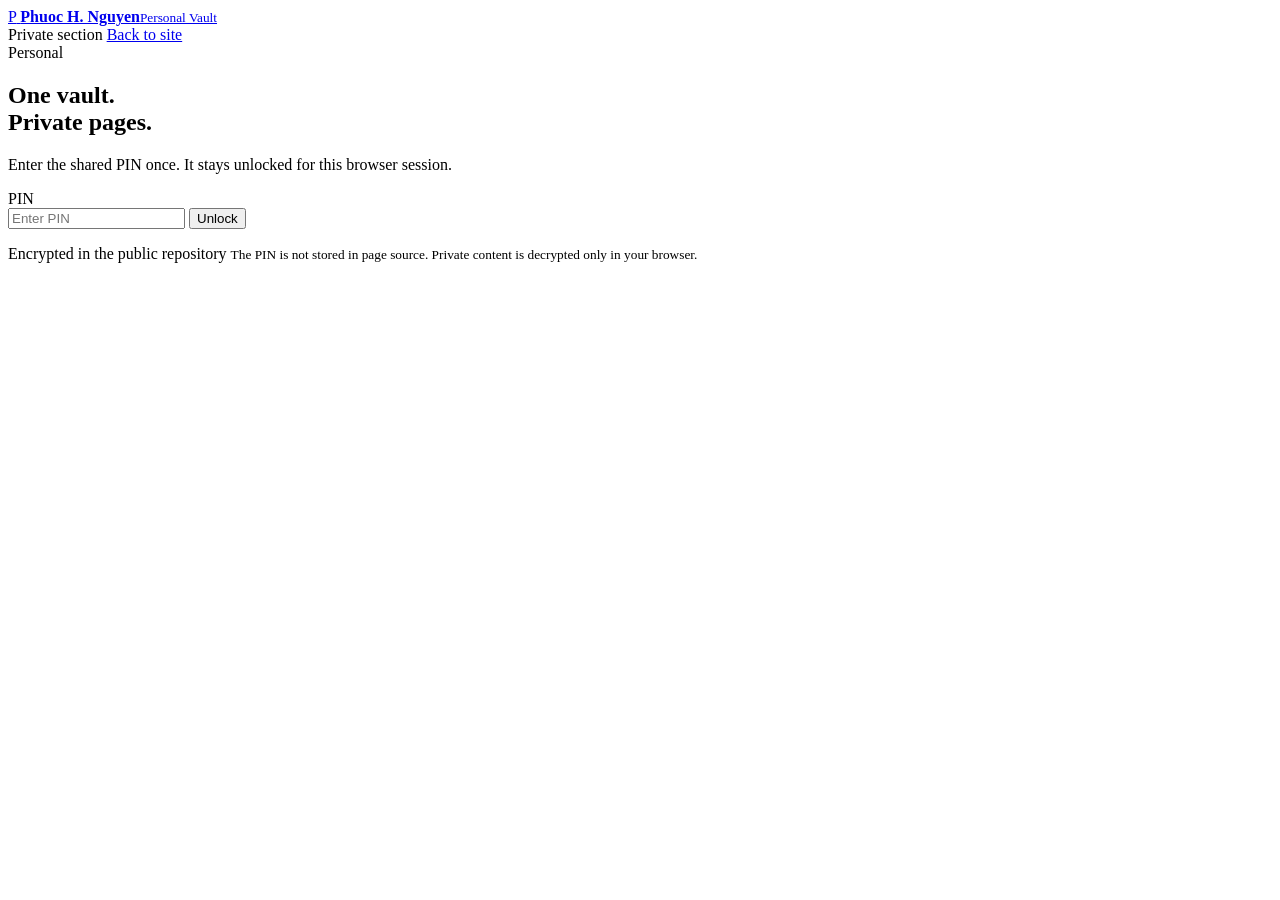
==== personal/index.html @ e4837360 "Add personal vault page" ====
<!doctype html>
<html lang="en">
<head>
  <meta charset="utf-8">
  <meta name="viewport" content="width=device-width, initial-scale=1">
  <meta name="robots" content="noindex,nofollow,noarchive">
  <title>Personal Vault | Phuoc H. Nguyen</title>
  <link rel="icon" href="../img/favicon.png">
  <link rel="preconnect" href="https://fonts.googleapis.com">
  <link rel="preconnect" href="https://fonts.gstatic.com" crossorigin>
  <link href="https://fonts.googleapis.com/css2?family=Inter:wght@400;500;600;700&family=Space+Grotesk:wght@500;600;700&display=swap" rel="stylesheet">
  <link rel="stylesheet" href="vault.css">
</head>
<body>
  <div class="vault-bg" aria-hidden="true">
    <span class="orb orb-a"></span>
    <span class="orb orb-b"></span>
    <span class="grid"></span>
  </div>

  <header class="vault-topbar">
    <a class="brand" href="../index.html">
      <span class="brand-mark">P</span>
      <span><strong>Phuoc H. Nguyen</strong><small>Personal Vault</small></span>
    </a>
    <div class="top-actions">
      <span class="privacy-pill"><i></i> Private section</span>
      <button id="lockButton" class="lock-button" type="button" hidden>Lock</button>
      <a class="back-link" href="../index.html">Back to site</a>
    </div>
  </header>

  <main class="vault-shell">
    <section id="lockedView" class="gate-card">
      <div class="vault-emblem" aria-hidden="true">
        <span class="emblem-core"></span>
        <span class="emblem-ring r1"></span>
        <span class="emblem-ring r2"></span>
      </div>
      <span class="eyebrow">Personal</span>
      <h1>One vault.<br><span>Private pages.</span></h1>
      <p>Enter the shared PIN once. It stays unlocked for this browser session.</p>

      <form id="unlockForm" class="pin-form">
        <label for="pinInput">PIN</label>
        <div class="pin-row">
          <input id="pinInput" inputmode="numeric" autocomplete="current-password" maxlength="12" type="password" placeholder="Enter PIN" required>
          <button id="unlockButton" type="submit">Unlock</button>
        </div>
        <p id="gateMessage" class="gate-message" aria-live="polite"></p>
      </form>

      <div class="security-note">
        <span>Encrypted in the public repository</span>
        <small>The PIN is not stored in page source. Private content is decrypted only in your browser.</small>
      </div>
    </section>

    <section id="unlockedView" class="vault-content" hidden>
      <div class="vault-intro">
        <div>
          <span class="eyebrow">Unlocked</span>
          <h1>Personal.</h1>
          <p>Private dashboards and pages in one place.</p>
        </div>
        <div class="session-status"><i></i><span>Unlocked for this session</span></div>
      </div>
      <div id="linkGrid" class="link-grid"></div>
      <div class="future-note">
        <strong>Built to grow.</strong>
        <span>Future personal pages can be added here and use the same vault session.</span>
      </div>
    </section>
  </main>

  <div id="viewer" class="viewer" hidden>
    <div class="viewer-bar">
      <div>
        <span class="viewer-label">Personal Vault</span>
        <strong id="viewerTitle">Private page</strong>
      </div>
      <button id="closeViewer" type="button">Close</button>
    </div>
    <div id="viewerLoading" class="viewer-loading">Decrypting locally…</div>
    <iframe id="viewerFrame" title="Private personal page" sandbox="allow-scripts allow-forms allow-downloads"></iframe>
  </div>

  <script src="vault.js"></script>
</body>
</html>
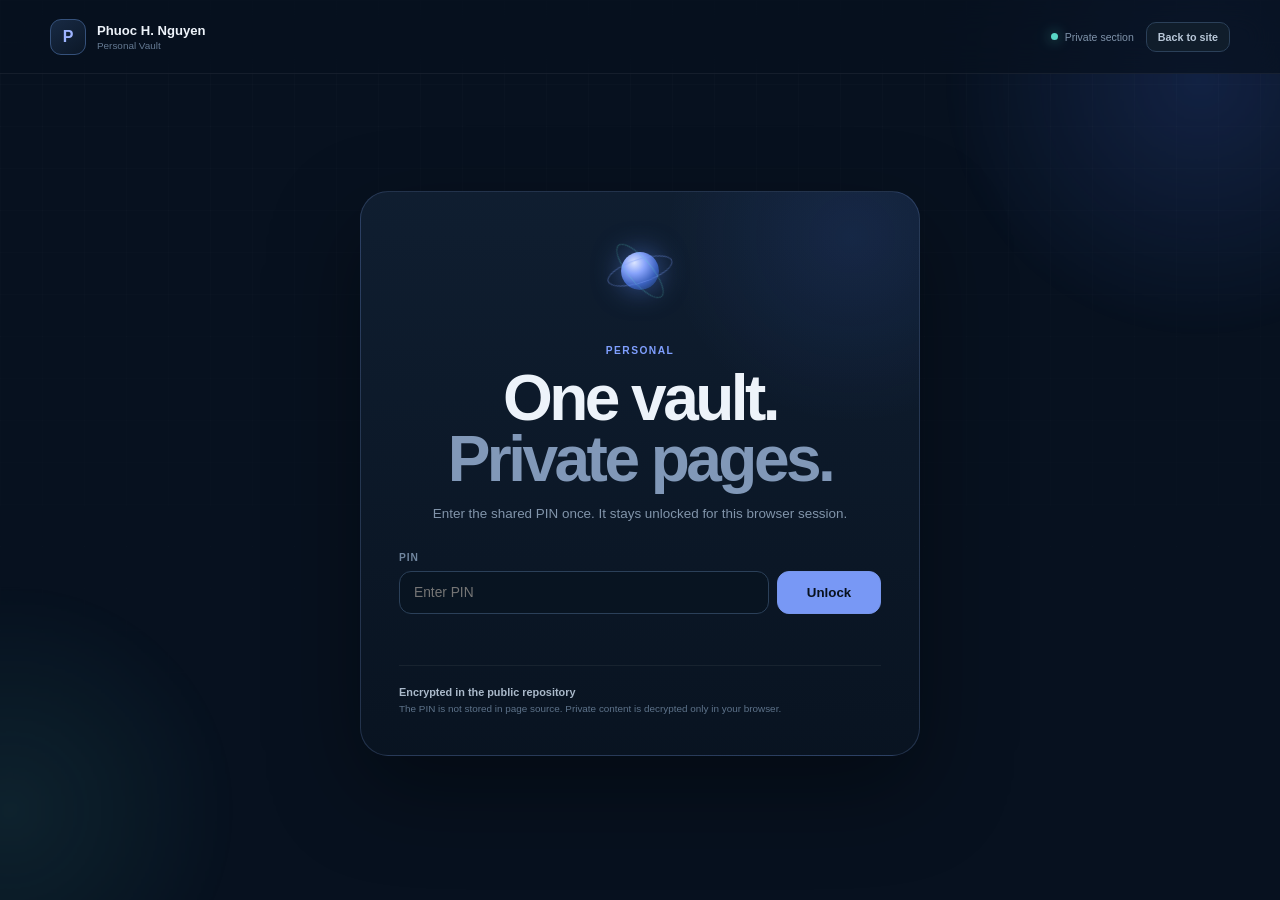
==== commit 4d3968ed: "Load vault data locally" ====
--- a/personal/index.html
+++ b/personal/index.html
@@ -85,6 +85,7 @@
     <iframe id="viewerFrame" title="Private personal page" sandbox="allow-scripts allow-forms allow-downloads"></iframe>
   </div>
 
+  <script src="vault-data.js"></script>
   <script src="vault.js"></script>
 </body>
 </html>
--- a/personal/vault.css
+++ b/personal/vault.css
@@ -0,0 +1 @@
+:root{--bg:#07111f;--panel:#0d1928;--panel2:#101f31;--line:#24364d;--text:#edf3fa;--muted:#8194aa;--blue:#7898f5;--teal:#59d7c6}*{box-sizing:border-box}html,body{margin:0;min-height:100%;background:var(--bg);color:var(--text);font-family:Inter,sans-serif}body{overflow-x:hidden}.vault-bg{position:fixed;inset:0;pointer-events:none;overflow:hidden}.grid{position:absolute;inset:0;background-image:linear-gradient(rgba(255,255,255,.018) 1px,transparent 1px),linear-gradient(90deg,rgba(255,255,255,.018) 1px,transparent 1px);background-size:42px 42px;mask-image:linear-gradient(to bottom,rgba(0,0,0,.8),transparent 90%)}.orb{position:absolute;border-radius:50%;filter:blur(1px)}.orb-a{width:520px;height:520px;right:-180px;top:-180px;background:radial-gradient(circle,rgba(79,124,255,.16),transparent 70%)}.orb-b{width:460px;height:460px;left:-220px;bottom:-140px;background:radial-gradient(circle,rgba(89,215,198,.09),transparent 70%)}.vault-topbar{position:relative;z-index:4;height:74px;padding:0 max(24px,calc((100vw - 1180px)/2));display:flex;align-items:center;justify-content:space-between;border-bottom:1px solid rgba(255,255,255,.06);background:rgba(7,17,31,.72);backdrop-filter:blur(18px)}.brand{display:flex;align-items:center;gap:11px;color:inherit;text-decoration:none}.brand-mark{display:grid;place-items:center;width:36px;height:36px;border:1px solid #35517b;border-radius:11px;background:linear-gradient(145deg,#182a44,#0b1727);color:#9eb4ff;font-family:"Space Grotesk",sans-serif;font-weight:700}.brand>span:last-child{display:grid}.brand strong{font:600 .82rem "Space Grotesk",sans-serif}.brand small{margin-top:2px;color:#657a93;font-size:.62rem}.top-actions{display:flex;align-items:center;gap:12px}.privacy-pill{display:flex;align-items:center;gap:7px;color:#7f93aa;font-size:.66rem}.privacy-pill i,.session-status i{width:7px;height:7px;border-radius:50%;background:var(--teal);box-shadow:0 0 13px rgba(89,215,198,.65)}.back-link,.lock-button{border:1px solid #2b4059;border-radius:10px;background:#101d2b;color:#b8c7d8;padding:8px 11px;text-decoration:none;font:600 .67rem Inter,sans-serif;cursor:pointer}.vault-shell{position:relative;z-index:2;width:min(1180px,calc(100% - 32px));margin:0 auto;padding:72px 0 90px}.gate-card{width:min(560px,100%);margin:5vh auto 0;padding:38px;border:1px solid rgba(128,158,226,.22);border-radius:28px;background:radial-gradient(circle at 88% 8%,rgba(79,124,255,.11),transparent 26%),linear-gradient(180deg,rgba(16,31,49,.96),rgba(9,20,33,.97));box-shadow:0 34px 90px rgba(0,0,0,.38);text-align:center}.vault-emblem{position:relative;width:82px;height:82px;margin:0 auto 28px;transform-style:preserve-3d}.emblem-core{position:absolute;inset:22px;border-radius:50%;background:radial-gradient(circle at 35% 28%,#dce5ff,#86a2fa 30%,#3b61bd 62%,#10294d);box-shadow:0 0 28px rgba(93,134,241,.55)}.emblem-ring{position:absolute;left:7px;top:29px;width:68px;height:24px;border:1px solid rgba(122,156,247,.42);border-radius:50%}.r1{transform:rotate(-18deg)}.r2{transform:rotate(50deg);border-color:rgba(89,215,198,.27)}.eyebrow{color:#7f9fff;font:700 .64rem Inter,sans-serif;letter-spacing:.14em;text-transform:uppercase}.gate-card h1,.vault-intro h1{margin:10px 0 12px;font:600 clamp(2.2rem,5vw,4.1rem)/.96 "Space Grotesk",sans-serif;letter-spacing:-.055em}.gate-card h1 span{color:#8198b8}.gate-card>p,.vault-intro p{margin:0;color:var(--muted);font-size:.84rem;line-height:1.6}.pin-form{margin-top:28px;text-align:left}.pin-form label{display:block;margin-bottom:8px;color:#71869f;font-size:.64rem;font-weight:700;letter-spacing:.09em;text-transform:uppercase}.pin-row{display:grid;grid-template-columns:1fr 104px;gap:8px}.pin-row input{width:100%;min-width:0;padding:13px 14px;border:1px solid #2b4059;border-radius:12px;outline:0;background:#081421;color:white;font:500 .86rem Inter,sans-serif}.pin-row input:focus{border-color:#5578c7;box-shadow:0 0 0 3px rgba(79,124,255,.08)}.pin-row button{border:1px solid #7796ec;border-radius:12px;background:#7898f5;color:#08111d;font-weight:800;cursor:pointer}.gate-message{min-height:18px!important;margin-top:8px!important;color:#cf7f86!important;font-size:.66rem!important}.security-note{display:grid;gap:4px;margin-top:25px;padding-top:20px;border-top:1px solid rgba(255,255,255,.06);text-align:left}.security-note span{color:#aab9ca;font-size:.68rem;font-weight:700}.security-note small{color:#5d728a;font-size:.62rem;line-height:1.5}.vault-content{min-height:600px}.vault-intro{display:flex;align-items:end;justify-content:space-between;gap:28px;margin-bottom:36px}.vault-intro h1{font-size:clamp(2.5rem,6vw,5.4rem)}.session-status{display:flex;align-items:center;gap:8px;padding:9px 11px;border:1px solid rgba(89,215,198,.13);border-radius:999px;background:rgba(89,215,198,.035);color:#7fa298;font-size:.64rem}.link-grid{display:grid;grid-template-columns:repeat(3,minmax(0,1fr));gap:16px}.private-card{position:relative;min-height:220px;padding:22px;border:1px solid #263a52;border-radius:22px;background:linear-gradient(180deg,#122034,#0c1725);overflow:hidden;cursor:pointer;transition:transform .2s ease,border-color .2s ease,box-shadow .2s ease}.private-card:hover{transform:translateY(-4px);border-color:#49658e;box-shadow:0 22px 55px rgba(0,0,0,.25)}.private-card:before{content:"";position:absolute;width:180px;height:180px;right:-78px;top:-75px;border:1px solid rgba(121,153,240,.14);border-radius:50%;box-shadow:0 0 0 28px rgba(121,153,240,.025),0 0 0 55px rgba(89,215,198,.018)}.card-icon{display:grid;place-items:center;width:42px;height:42px;border:1px solid #314a67;border-radius:13px;background:#15263a;color:#90a9f1;font-size:1rem}.private-card h2{margin:28px 0 7px;font:600 1.25rem "Space Grotesk",sans-serif;letter-spacing:-.03em}.private-card p{margin:0;color:#7d91aa;font-size:.72rem;line-height:1.55}.card-bottom{position:absolute;left:22px;right:22px;bottom:19px;display:flex;align-items:center;justify-content:space-between;color:#5f738c;font-size:.6rem}.card-open{color:#91a9ef;font-weight:700}.future-note{display:flex;justify-content:space-between;gap:24px;margin-top:22px;padding:16px 18px;border:1px dashed #273a50;border-radius:16px;color:#657a93;font-size:.67rem}.future-note strong{color:#9aabbd}.viewer{position:fixed;inset:0;z-index:100;background:#050b12}.viewer-bar{height:62px;display:flex;align-items:center;justify-content:space-between;padding:0 18px;border-bottom:1px solid #1d2c3e;background:#0a1420}.viewer-bar>div{display:grid}.viewer-label{color:#627993;font-size:.58rem;text-transform:uppercase;letter-spacing:.1em}.viewer-bar strong{margin-top:2px;font-size:.76rem}.viewer-bar button{padding:8px 12px;border:1px solid #2c4159;border-radius:10px;background:#132032;color:#c6d2df;cursor:pointer}.viewer iframe{display:block;width:100%;height:calc(100vh - 62px);border:0;background:#060913}.viewer-loading{position:absolute;inset:62px 0 0;display:grid;place-items:center;z-index:2;background:#060913;color:#71869e;font-size:.72rem}.viewer.is-ready .viewer-loading{display:none}@media(max-width:800px){.privacy-pill{display:none}.vault-shell{padding-top:38px}.gate-card{padding:28px 20px}.vault-intro{align-items:flex-start;flex-direction:column}.link-grid{grid-template-columns:1fr}.future-note{flex-direction:column}.top-actions{gap:7px}.back-link{display:none}}
